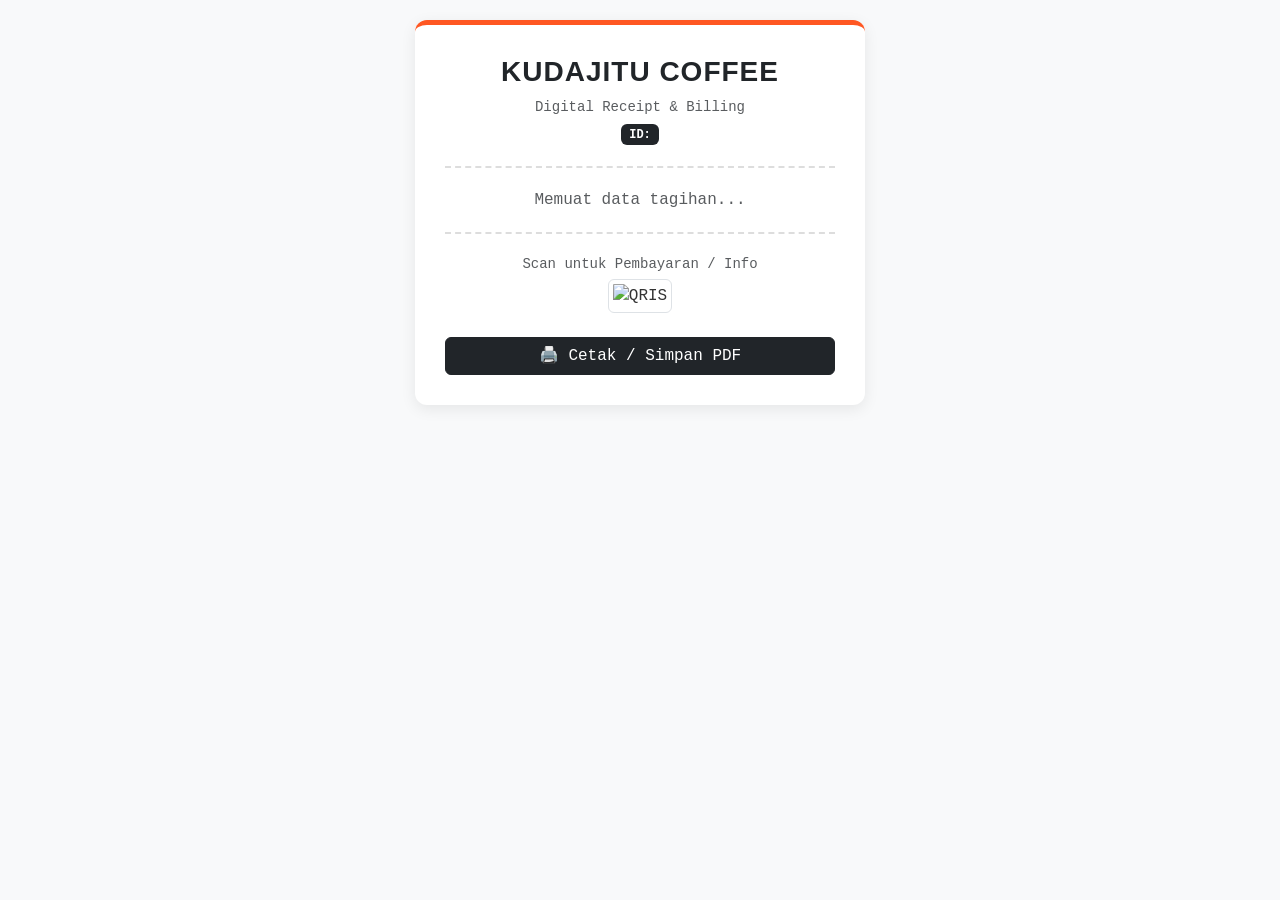
==== struk.html @ accb0824 "Create struk.html" ====
<!DOCTYPE html>
<html>
<head>
  <base target="_top">
  <meta name="viewport" content="width=device-width, initial-scale=1.0">
  <title>Invoice <?= invoiceId ?> - KUDAJITU</title>
  <link href="https://cdn.jsdelivr.net/npm/bootstrap@5.3.0/dist/css/bootstrap.min.css" rel="stylesheet">
  <style>
    body { background-color: #f8f9fa; font-family: 'Courier New', Courier, monospace; padding: 20px; color: #333; }
    .receipt-card { background: #fff; max-width: 450px; margin: 0 auto; padding: 30px; border-radius: 12px; box-shadow: 0 4px 15px rgba(0,0,0,0.08); border-top: 5px solid #ff5722; }
    .divider { border-bottom: 2px dashed #ddd; margin: 20px 0; }
    .person-box { background: #fdfdfd; border: 1px solid #eee; padding: 12px; border-radius: 8px; margin-bottom: 15px; }
    .person-name { font-weight: bold; color: #ff5722; margin-bottom: 8px; font-size: 15px; border-bottom: 1px solid #eee; padding-bottom: 4px; }
    table { width: 100%; font-size: 14px; }
    td { padding: 4px 0; }
    .right { text-align: right; }
    .brand-title { font-weight: 900; letter-spacing: 1px; color: #212529; font-family: sans-serif; }
    @media print { 
      body { background: #fff; padding: 0; } 
      .receipt-card { box-shadow: none; border: none; padding: 10px; } 
      .no-print { display: none; } 
    }
  </style>
</head>
<body>

  <div class="receipt-card">
    <div class="text-center mb-3">
      <h3 class="brand-title">KUDAJITU COFFEE</h3>
      <p class="text-muted small mb-1">Digital Receipt & Billing</p>
      <span class="badge bg-dark">ID: <?= invoiceId ?></span>
    </div>

    <div class="divider"></div>
    <div id="receipt-content">
      <p class="text-center text-muted">Memuat data tagihan...</p>
    </div>

    <div class="divider"></div>
    
    <div class="text-center my-3">
      <p class="small text-muted mb-1">Scan untuk Pembayaran / Info</p>
      <img src="https://i.postimg.cc/Gh3qPdhm/image-(1).png" alt="QRIS" class="img-thumbnail" style="width: 200px; height: 200px;">
    </div>

    <div class="no-print d-grid gap-2 mt-4">
      <button class="btn btn-dark" onclick="window.print()">🖨️ Cetak / Simpan PDF</button>
    </div>
  </div>

  <script>
    const invId = "<?= invoiceId ?>";
    google.script.run.withSuccessHandler(renderReceipt).getInvoiceData(invId);

    function renderReceipt(data) {
      if(!data || data.length === 0) {
        document.getElementById('receipt-content').innerHTML = '<p class="text-center text-danger">Invoice tidak ditemukan.</p>';
        return;
      }

      let html = `<div class="small text-muted mb-3 text-center">Waktu Transaksi: ${data[0].waktu}</div>`;
      let grandTotal = 0;

      let grouped = {};
      data.forEach(item => {
        if(!grouped[item.nama]) grouped[item.nama] = [];
        grouped[item.nama].push(item);
      });

      for(let person in grouped) {
        let personSubtotal = 0;
        html += `<div class="person-box">
                  <div class="person-name">👤 ${person}</div>
                  <table>`;
        
        grouped[person].forEach(row => {
          html += `<tr>
                    <td>${row.pesanan}</td>
                    <td class="right">KHR ៛ ${row.total.toLocaleString('id-ID')}</td>
                  </tr>`;
          personSubtotal += row.total;
        });

        html += `</table>
                 <div class="text-end fw-bold mt-2 pt-1 border-top small" style="color: #555;">
                   Subtotal ${person}: KHR ៛ ${personSubtotal.toLocaleString('id-ID')}
                 </div>
               </div>`;
        grandTotal += personSubtotal;
      }

      html += `<div class="d-flex justify-content-between align-items-center mt-3 pt-2 border-top">
                 <h5 class="fw-bold mb-0">TOTAL TAGIHAN</h5>
                 <h4 class="fw-bold text-danger mb-0">KHR ៛ ${grandTotal.toLocaleString('id-ID')}</h4>
               </div>`;

      document.getElementById('receipt-content').innerHTML = html;
    }
  </script>
</body>
</html>
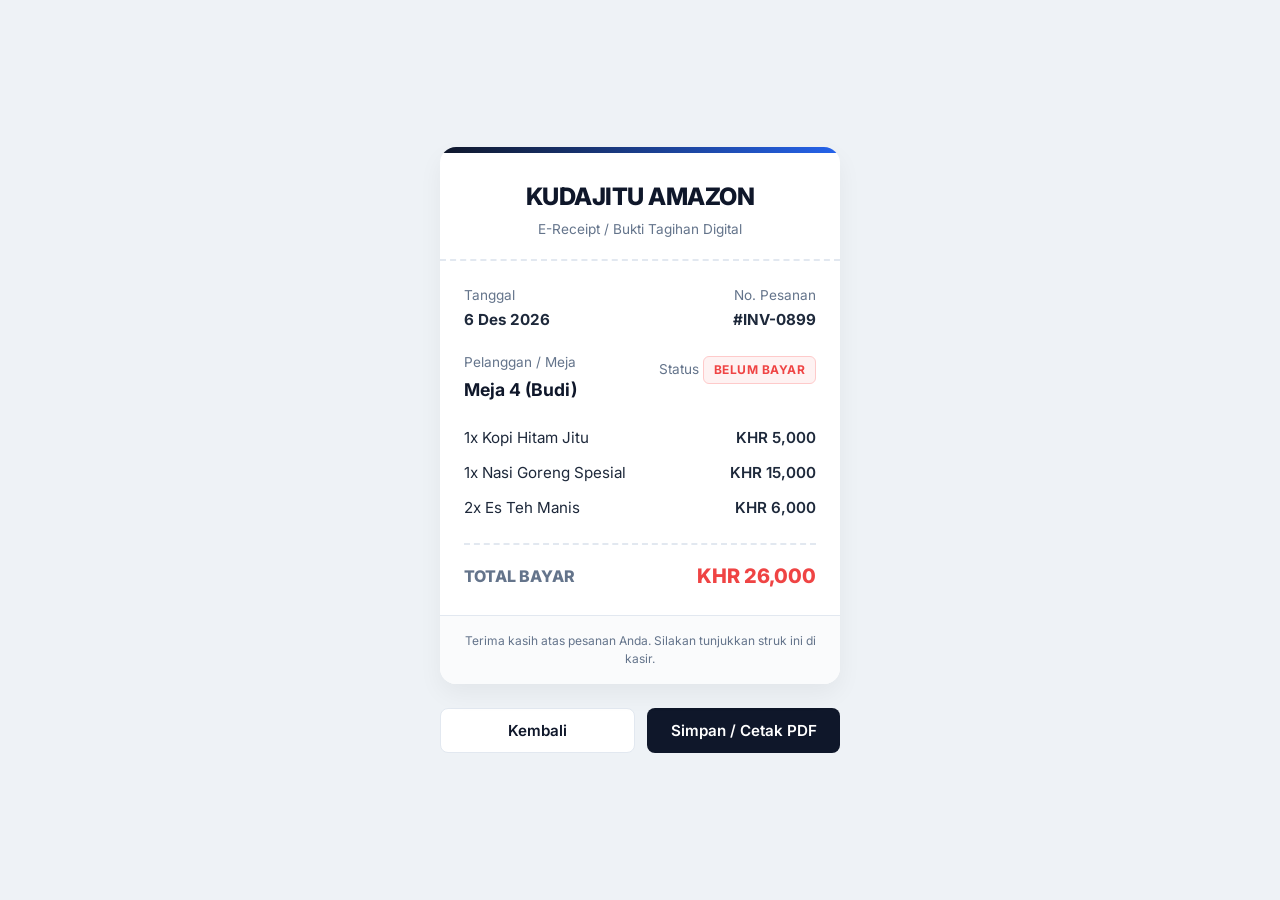
==== commit 884baf27: "Update struk.html" ====
--- a/struk.html
+++ b/struk.html
@@ -1,101 +1,233 @@
 <!DOCTYPE html>
-<html>
+<html lang="id">
 <head>
-  <base target="_top">
-  <meta name="viewport" content="width=device-width, initial-scale=1.0">
-  <title>Invoice <?= invoiceId ?> - KUDAJITU</title>
-  <link href="https://cdn.jsdelivr.net/npm/bootstrap@5.3.0/dist/css/bootstrap.min.css" rel="stylesheet">
-  <style>
-    body { background-color: #f8f9fa; font-family: 'Courier New', Courier, monospace; padding: 20px; color: #333; }
-    .receipt-card { background: #fff; max-width: 450px; margin: 0 auto; padding: 30px; border-radius: 12px; box-shadow: 0 4px 15px rgba(0,0,0,0.08); border-top: 5px solid #ff5722; }
-    .divider { border-bottom: 2px dashed #ddd; margin: 20px 0; }
-    .person-box { background: #fdfdfd; border: 1px solid #eee; padding: 12px; border-radius: 8px; margin-bottom: 15px; }
-    .person-name { font-weight: bold; color: #ff5722; margin-bottom: 8px; font-size: 15px; border-bottom: 1px solid #eee; padding-bottom: 4px; }
-    table { width: 100%; font-size: 14px; }
-    td { padding: 4px 0; }
-    .right { text-align: right; }
-    .brand-title { font-weight: 900; letter-spacing: 1px; color: #212529; font-family: sans-serif; }
-    @media print { 
-      body { background: #fff; padding: 0; } 
-      .receipt-card { box-shadow: none; border: none; padding: 10px; } 
-      .no-print { display: none; } 
-    }
-  </style>
+    <meta charset="UTF-8">
+    <meta name="viewport" content="width=device-width, initial-scale=1.0">
+    <title>Struk Pesanan - Kudajitu Amazon</title>
+    <link href="https://fonts.googleapis.com/css2?family=Inter:wght@400;500;600;700;800&display=swap" rel="stylesheet">
+    <style>
+        :root {
+            --primary: #0f172a; 
+            --accent: #2563eb;  
+            --success: #10b981;
+            --danger: #ef4444;
+            --text-main: #1e293b;
+            --text-muted: #64748b;
+            --border-color: #e2e8f0;
+            --bg-main: #eef2f6;
+            --shadow-lg: 0 10px 25px rgba(0,0,0,0.05);
+        }
+
+        * { margin: 0; padding: 0; box-sizing: border-box; font-family: 'Inter', sans-serif; }
+        
+        body { background-color: var(--bg-main); color: var(--text-main); line-height: 1.5; -webkit-font-smoothing: antialiased; }
+
+        .receipt-wrapper {
+            display: flex;
+            flex-direction: column;
+            align-items: center;
+            justify-content: center;
+            min-height: 100vh;
+            padding: 20px;
+        }
+
+        .receipt-card {
+            background: #ffffff;
+            width: 100%;
+            max-width: 400px;
+            border-radius: 16px;
+            box-shadow: var(--shadow-lg);
+            position: relative;
+            overflow: hidden;
+        }
+
+        /* Pita gradient di atas */
+        .receipt-card::before {
+            content: '';
+            position: absolute;
+            top: 0; left: 0; right: 0;
+            height: 6px;
+            background: linear-gradient(90deg, var(--primary), var(--accent));
+        }
+
+        .receipt-header {
+            text-align: center;
+            padding: 32px 24px 20px;
+            border-bottom: 2px dashed var(--border-color);
+        }
+
+        .receipt-header h1 {
+            font-size: 1.5rem;
+            font-weight: 800;
+            color: var(--primary);
+            letter-spacing: -0.5px;
+        }
+
+        .receipt-header p {
+            color: var(--text-muted);
+            font-size: 0.85rem;
+            margin-top: 4px;
+        }
+
+        .receipt-body { padding: 24px; }
+
+        .meta-info {
+            display: flex;
+            justify-content: space-between;
+            font-size: 0.85rem;
+            color: var(--text-muted);
+            margin-bottom: 20px;
+        }
+
+        .meta-info strong {
+            display: block;
+            color: var(--text-main);
+            font-size: 0.95rem;
+            margin-top: 4px;
+        }
+
+        .badge {
+            display: inline-block;
+            padding: 4px 10px;
+            border-radius: 6px;
+            font-size: 0.75rem;
+            font-weight: 700;
+            text-transform: uppercase;
+            letter-spacing: 0.5px;
+            margin-top: 4px;
+        }
+
+        .badge-unpaid { background: #fef2f2; color: var(--danger); border: 1px solid #fecaca; }
+        .badge-paid { background: #ecfdf5; color: var(--success); border: 1px solid #a7f3d0; }
+
+        .items-container { margin: 24px 0; }
+        
+        .item-row {
+            display: flex;
+            justify-content: space-between;
+            font-size: 0.95rem;
+            margin-bottom: 12px;
+        }
+
+        .item-row span:last-child { font-weight: 600; }
+
+        .total-section {
+            padding-top: 16px;
+            border-top: 2px dashed var(--border-color);
+            display: flex;
+            justify-content: space-between;
+            align-items: center;
+            font-size: 1.1rem;
+            font-weight: 800;
+        }
+
+        .total-price { color: var(--danger); font-size: 1.25rem; }
+
+        .action-area {
+            width: 100%;
+            max-width: 400px;
+            margin-top: 24px;
+            display: flex;
+            gap: 12px;
+        }
+
+        .btn {
+            flex: 1;
+            padding: 12px;
+            border: none;
+            border-radius: 8px;
+            font-size: 0.95rem;
+            font-weight: 600;
+            cursor: pointer;
+            transition: 0.2s;
+            text-align: center;
+        }
+
+        .btn-primary { background: var(--primary); color: white; }
+        .btn-primary:hover { background: #000; box-shadow: 0 4px 12px rgba(0,0,0,0.15); }
+        .btn-outline { background: white; color: var(--primary); border: 1px solid var(--border-color); }
+        .btn-outline:hover { background: #f8fafc; }
+
+        /* Pengaturan saat dicetak (Print) */
+        @media print {
+            body { background: white; }
+            .receipt-wrapper { padding: 0; min-height: auto; display: block; }
+            .receipt-card { box-shadow: none; max-width: 100%; border-radius: 0; }
+            .action-area { display: none; /* Sembunyikan tombol saat dicetak */ }
+            .receipt-card::before { display: none; }
+        }
+    </style>
 </head>
 <body>
 
-  <div class="receipt-card">
-    <div class="text-center mb-3">
-      <h3 class="brand-title">KUDAJITU COFFEE</h3>
-      <p class="text-muted small mb-1">Digital Receipt & Billing</p>
-      <span class="badge bg-dark">ID: <?= invoiceId ?></span>
+    <div class="receipt-wrapper">
+        <!-- Area Struk yang akan dicetak/disimpan -->
+        <div class="receipt-card" id="printable-receipt">
+            <div class="receipt-header">
+                <h1>KUDAJITU AMAZON</h1>
+                <p>E-Receipt / Bukti Tagihan Digital</p>
+            </div>
+
+            <div class="receipt-body">
+                <div class="meta-info">
+                    <div>
+                        Tanggal
+                        <strong id="tanggal-struk">19 Agu 2026</strong>
+                    </div>
+                    <div style="text-align: right;">
+                        No. Pesanan
+                        <strong>#INV-0899</strong>
+                    </div>
+                </div>
+
+                <div class="meta-info">
+                    <div>
+                        Pelanggan / Meja
+                        <strong style="font-size: 1.1rem; color: var(--primary);">Meja 4 (Budi)</strong>
+                    </div>
+                    <div style="text-align: right;">
+                        Status
+                        <div class="badge badge-unpaid">Belum Bayar</div>
+                    </div>
+                </div>
+
+                <div class="items-container">
+                    <div class="item-row">
+                        <span>1x Kopi Hitam Jitu</span>
+                        <span>KHR 5,000</span>
+                    </div>
+                    <div class="item-row">
+                        <span>1x Nasi Goreng Spesial</span>
+                        <span>KHR 15,000</span>
+                    </div>
+                    <div class="item-row">
+                        <span>2x Es Teh Manis</span>
+                        <span>KHR 6,000</span>
+                    </div>
+                </div>
+
+                <div class="total-section">
+                    <span style="color: var(--text-muted); font-size: 1rem;">TOTAL BAYAR</span>
+                    <span class="total-price">KHR 26,000</span>
+                </div>
+            </div>
+            
+            <div style="padding: 16px; text-align: center; background: #fafbfc; border-top: 1px solid var(--border-color);">
+                <p style="font-size: 0.75rem; color: var(--text-muted);">Terima kasih atas pesanan Anda. Silakan tunjukkan struk ini di kasir.</p>
+            </div>
+        </div>
+
+        <!-- Tombol Aksi (Tidak akan ikut tercetak) -->
+        <div class="action-area">
+            <button class="btn btn-outline" onclick="window.history.back()">Kembali</button>
+            <button class="btn btn-primary" onclick="window.print()">Simpan / Cetak PDF</button>
+        </div>
     </div>
 
-    <div class="divider"></div>
-    <div id="receipt-content">
-      <p class="text-center text-muted">Memuat data tagihan...</p>
-    </div>
-
-    <div class="divider"></div>
-    
-    <div class="text-center my-3">
-      <p class="small text-muted mb-1">Scan untuk Pembayaran / Info</p>
-      <img src="https://i.postimg.cc/Gh3qPdhm/image-(1).png" alt="QRIS" class="img-thumbnail" style="width: 200px; height: 200px;">
-    </div>
-
-    <div class="no-print d-grid gap-2 mt-4">
-      <button class="btn btn-dark" onclick="window.print()">🖨️ Cetak / Simpan PDF</button>
-    </div>
-  </div>
-
-  <script>
-    const invId = "<?= invoiceId ?>";
-    google.script.run.withSuccessHandler(renderReceipt).getInvoiceData(invId);
-
-    function renderReceipt(data) {
-      if(!data || data.length === 0) {
-        document.getElementById('receipt-content').innerHTML = '<p class="text-center text-danger">Invoice tidak ditemukan.</p>';
-        return;
-      }
-
-      let html = `<div class="small text-muted mb-3 text-center">Waktu Transaksi: ${data[0].waktu}</div>`;
-      let grandTotal = 0;
-
-      let grouped = {};
-      data.forEach(item => {
-        if(!grouped[item.nama]) grouped[item.nama] = [];
-        grouped[item.nama].push(item);
-      });
-
-      for(let person in grouped) {
-        let personSubtotal = 0;
-        html += `<div class="person-box">
-                  <div class="person-name">👤 ${person}</div>
-                  <table>`;
-        
-        grouped[person].forEach(row => {
-          html += `<tr>
-                    <td>${row.pesanan}</td>
-                    <td class="right">KHR ៛ ${row.total.toLocaleString('id-ID')}</td>
-                  </tr>`;
-          personSubtotal += row.total;
-        });
-
-        html += `</table>
-                 <div class="text-end fw-bold mt-2 pt-1 border-top small" style="color: #555;">
-                   Subtotal ${person}: KHR ៛ ${personSubtotal.toLocaleString('id-ID')}
-                 </div>
-               </div>`;
-        grandTotal += personSubtotal;
-      }
-
-      html += `<div class="d-flex justify-content-between align-items-center mt-3 pt-2 border-top">
-                 <h5 class="fw-bold mb-0">TOTAL TAGIHAN</h5>
-                 <h4 class="fw-bold text-danger mb-0">KHR ៛ ${grandTotal.toLocaleString('id-ID')}</h4>
-               </div>`;
-
-      document.getElementById('receipt-content').innerHTML = html;
-    }
-  </script>
+    <!-- Script sederhana untuk mengisi tanggal hari ini secara otomatis -->
+    <script>
+        const dateOptions = { day: 'numeric', month: 'short', year: 'numeric' };
+        document.getElementById('tanggal-struk').innerText = new Date().toLocaleDateString('id-ID', dateOptions);
+    </script>
 </body>
 </html>
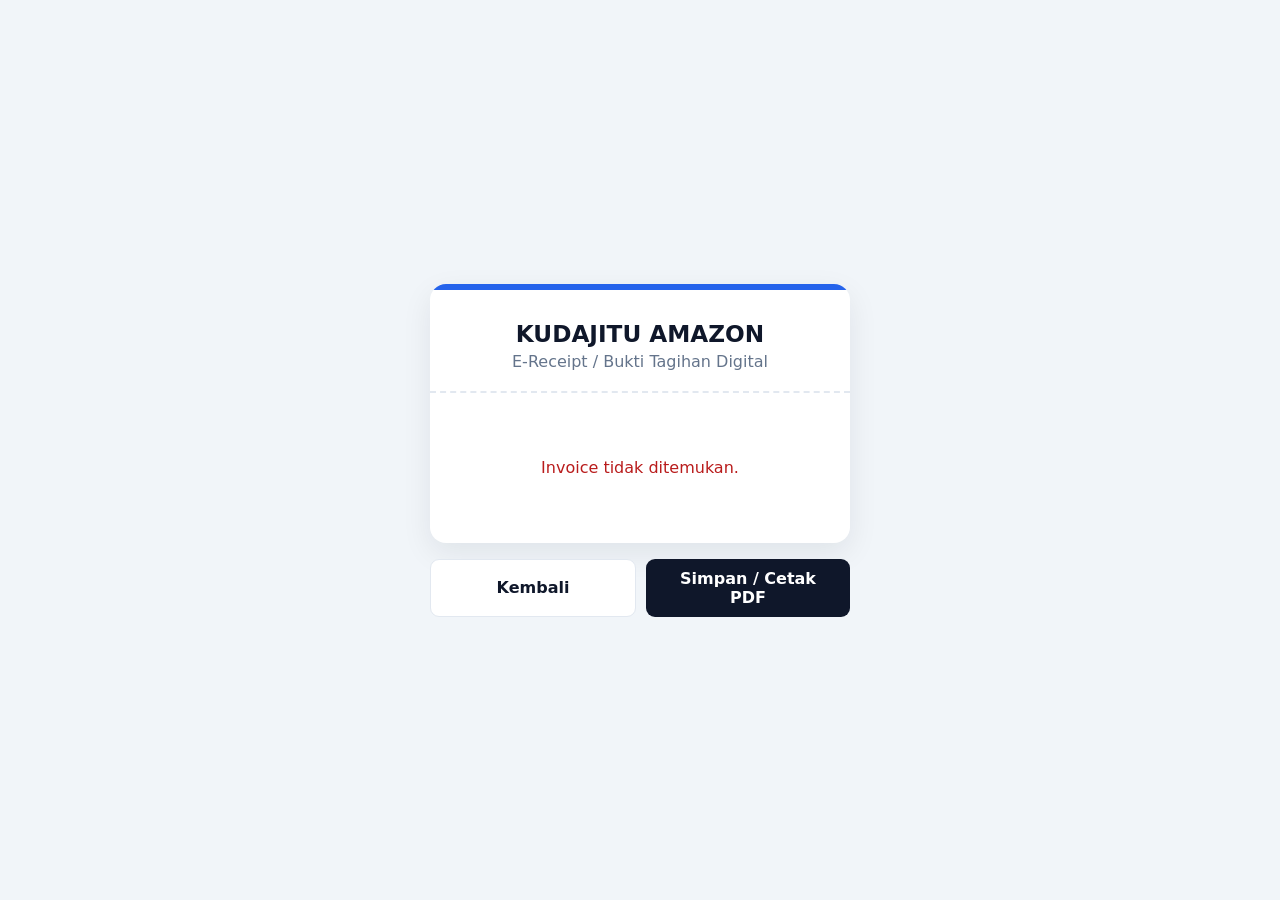
==== commit 8867b2a6: "Connect receipt page to Google Apps Script API" ====
--- a/struk.html
+++ b/struk.html
@@ -1,233 +1 @@
-<!DOCTYPE html>
-<html lang="id">
-<head>
-    <meta charset="UTF-8">
-    <meta name="viewport" content="width=device-width, initial-scale=1.0">
-    <title>Struk Pesanan - Kudajitu Amazon</title>
-    <link href="https://fonts.googleapis.com/css2?family=Inter:wght@400;500;600;700;800&display=swap" rel="stylesheet">
-    <style>
-        :root {
-            --primary: #0f172a; 
-            --accent: #2563eb;  
-            --success: #10b981;
-            --danger: #ef4444;
-            --text-main: #1e293b;
-            --text-muted: #64748b;
-            --border-color: #e2e8f0;
-            --bg-main: #eef2f6;
-            --shadow-lg: 0 10px 25px rgba(0,0,0,0.05);
-        }
-
-        * { margin: 0; padding: 0; box-sizing: border-box; font-family: 'Inter', sans-serif; }
-        
-        body { background-color: var(--bg-main); color: var(--text-main); line-height: 1.5; -webkit-font-smoothing: antialiased; }
-
-        .receipt-wrapper {
-            display: flex;
-            flex-direction: column;
-            align-items: center;
-            justify-content: center;
-            min-height: 100vh;
-            padding: 20px;
-        }
-
-        .receipt-card {
-            background: #ffffff;
-            width: 100%;
-            max-width: 400px;
-            border-radius: 16px;
-            box-shadow: var(--shadow-lg);
-            position: relative;
-            overflow: hidden;
-        }
-
-        /* Pita gradient di atas */
-        .receipt-card::before {
-            content: '';
-            position: absolute;
-            top: 0; left: 0; right: 0;
-            height: 6px;
-            background: linear-gradient(90deg, var(--primary), var(--accent));
-        }
-
-        .receipt-header {
-            text-align: center;
-            padding: 32px 24px 20px;
-            border-bottom: 2px dashed var(--border-color);
-        }
-
-        .receipt-header h1 {
-            font-size: 1.5rem;
-            font-weight: 800;
-            color: var(--primary);
-            letter-spacing: -0.5px;
-        }
-
-        .receipt-header p {
-            color: var(--text-muted);
-            font-size: 0.85rem;
-            margin-top: 4px;
-        }
-
-        .receipt-body { padding: 24px; }
-
-        .meta-info {
-            display: flex;
-            justify-content: space-between;
-            font-size: 0.85rem;
-            color: var(--text-muted);
-            margin-bottom: 20px;
-        }
-
-        .meta-info strong {
-            display: block;
-            color: var(--text-main);
-            font-size: 0.95rem;
-            margin-top: 4px;
-        }
-
-        .badge {
-            display: inline-block;
-            padding: 4px 10px;
-            border-radius: 6px;
-            font-size: 0.75rem;
-            font-weight: 700;
-            text-transform: uppercase;
-            letter-spacing: 0.5px;
-            margin-top: 4px;
-        }
-
-        .badge-unpaid { background: #fef2f2; color: var(--danger); border: 1px solid #fecaca; }
-        .badge-paid { background: #ecfdf5; color: var(--success); border: 1px solid #a7f3d0; }
-
-        .items-container { margin: 24px 0; }
-        
-        .item-row {
-            display: flex;
-            justify-content: space-between;
-            font-size: 0.95rem;
-            margin-bottom: 12px;
-        }
-
-        .item-row span:last-child { font-weight: 600; }
-
-        .total-section {
-            padding-top: 16px;
-            border-top: 2px dashed var(--border-color);
-            display: flex;
-            justify-content: space-between;
-            align-items: center;
-            font-size: 1.1rem;
-            font-weight: 800;
-        }
-
-        .total-price { color: var(--danger); font-size: 1.25rem; }
-
-        .action-area {
-            width: 100%;
-            max-width: 400px;
-            margin-top: 24px;
-            display: flex;
-            gap: 12px;
-        }
-
-        .btn {
-            flex: 1;
-            padding: 12px;
-            border: none;
-            border-radius: 8px;
-            font-size: 0.95rem;
-            font-weight: 600;
-            cursor: pointer;
-            transition: 0.2s;
-            text-align: center;
-        }
-
-        .btn-primary { background: var(--primary); color: white; }
-        .btn-primary:hover { background: #000; box-shadow: 0 4px 12px rgba(0,0,0,0.15); }
-        .btn-outline { background: white; color: var(--primary); border: 1px solid var(--border-color); }
-        .btn-outline:hover { background: #f8fafc; }
-
-        /* Pengaturan saat dicetak (Print) */
-        @media print {
-            body { background: white; }
-            .receipt-wrapper { padding: 0; min-height: auto; display: block; }
-            .receipt-card { box-shadow: none; max-width: 100%; border-radius: 0; }
-            .action-area { display: none; /* Sembunyikan tombol saat dicetak */ }
-            .receipt-card::before { display: none; }
-        }
-    </style>
-</head>
-<body>
-
-    <div class="receipt-wrapper">
-        <!-- Area Struk yang akan dicetak/disimpan -->
-        <div class="receipt-card" id="printable-receipt">
-            <div class="receipt-header">
-                <h1>KUDAJITU AMAZON</h1>
-                <p>E-Receipt / Bukti Tagihan Digital</p>
-            </div>
-
-            <div class="receipt-body">
-                <div class="meta-info">
-                    <div>
-                        Tanggal
-                        <strong id="tanggal-struk">19 Agu 2026</strong>
-                    </div>
-                    <div style="text-align: right;">
-                        No. Pesanan
-                        <strong>#INV-0899</strong>
-                    </div>
-                </div>
-
-                <div class="meta-info">
-                    <div>
-                        Pelanggan / Meja
-                        <strong style="font-size: 1.1rem; color: var(--primary);">Meja 4 (Budi)</strong>
-                    </div>
-                    <div style="text-align: right;">
-                        Status
-                        <div class="badge badge-unpaid">Belum Bayar</div>
-                    </div>
-                </div>
-
-                <div class="items-container">
-                    <div class="item-row">
-                        <span>1x Kopi Hitam Jitu</span>
-                        <span>KHR 5,000</span>
-                    </div>
-                    <div class="item-row">
-                        <span>1x Nasi Goreng Spesial</span>
-                        <span>KHR 15,000</span>
-                    </div>
-                    <div class="item-row">
-                        <span>2x Es Teh Manis</span>
-                        <span>KHR 6,000</span>
-                    </div>
-                </div>
-
-                <div class="total-section">
-                    <span style="color: var(--text-muted); font-size: 1rem;">TOTAL BAYAR</span>
-                    <span class="total-price">KHR 26,000</span>
-                </div>
-            </div>
-            
-            <div style="padding: 16px; text-align: center; background: #fafbfc; border-top: 1px solid var(--border-color);">
-                <p style="font-size: 0.75rem; color: var(--text-muted);">Terima kasih atas pesanan Anda. Silakan tunjukkan struk ini di kasir.</p>
-            </div>
-        </div>
-
-        <!-- Tombol Aksi (Tidak akan ikut tercetak) -->
-        <div class="action-area">
-            <button class="btn btn-outline" onclick="window.history.back()">Kembali</button>
-            <button class="btn btn-primary" onclick="window.print()">Simpan / Cetak PDF</button>
-        </div>
-    </div>
-
-    <!-- Script sederhana untuk mengisi tanggal hari ini secara otomatis -->
-    <script>
-        const dateOptions = { day: 'numeric', month: 'short', year: 'numeric' };
-        document.getElementById('tanggal-struk').innerText = new Date().toLocaleDateString('id-ID', dateOptions);
-    </script>
-</body>
-</html>
+<!DOCTYPE html><html lang="id"><head><meta charset="UTF-8"><meta name="viewport" content="width=device-width, initial-scale=1.0"><title>Struk Pesanan - KUDAJITU AMAZON</title><link rel="stylesheet" href="style.css"><link rel="stylesheet" href="https://cdnjs.cloudflare.com/ajax/libs/font-awesome/6.0.0/css/all.min.css"><style>.action-area{width:100%;max-width:420px;display:flex;gap:10px;margin-top:16px}.action-area .btn{flex:1}@media print{.action-area{display:none!important}body{background:#fff!important}.receipt-card{box-shadow:none!important}}</style></head><body><div class="receipt-container"><div class="receipt-card"><div class="receipt-header"><h1>KUDAJITU AMAZON</h1><p>E-Receipt / Bukti Tagihan Digital</p></div><div id="receipt-content" class="empty-state"><i class="fas fa-circle-notch fa-spin"></i><p>Memuat invoice...</p></div></div><div class="action-area"><button class="btn btn-outline" onclick="history.back()">Kembali</button><button class="btn btn-primary" onclick="window.print()">Simpan / Cetak PDF</button></div></div><script>const API_URL='PASTE_GOOGLE_APPS_SCRIPT_WEB_APP_URL_HERE';function esc(v){return String(v??'').replace(/[&<>"']/g,c=>({'&':'&amp;','<':'&lt;','>':'&gt;','"':'&quot;',"'":'&#039;'}[c]));}function money(v){return Number(v||0).toLocaleString('en-US');}async function load(){const id=new URLSearchParams(location.search).get('id'),box=document.getElementById('receipt-content');if(!id)return box.innerHTML='<div class="error-state">Invoice tidak ditemukan.</div>';try{const u=new URL(API_URL);u.searchParams.set('action','getInvoice');u.searchParams.set('id',id);const r=await fetch(u);const j=await r.json();if(!j.ok)throw new Error(j.error);if(!j.data.length)throw new Error('Invoice tidak ditemukan.');let total=0;const items=j.data.map(x=>{total+=Number(x.total)||0;return '<div class="item-row"><span>'+esc(x.pesanan)+'</span><strong>KHR '+money(x.total)+'</strong></div>';}).join('');box.outerHTML='<div class="receipt-body"><div class="receipt-info"><div>Tanggal<strong>'+esc(j.data[0].waktu)+'</strong></div><div class="text-right">No. Pesanan<strong>#'+esc(id)+'</strong></div></div><div class="receipt-info"><div>Pelanggan / Meja<strong class="customer-name">'+esc(j.data[0].nama)+'</strong></div><div class="text-right">Status<div class="badge '+(j.data[0].status==='Sudah Bayar'?'badge-paid':'badge-unpaid')+'">'+esc(j.data[0].status)+'</div></div></div><div class="items-container">'+items+'</div><div class="receipt-total"><span>TOTAL BAYAR</span><strong>KHR '+money(total)+'</strong></div></div>';}catch(e){box.innerHTML='<div class="error-state"><i class="fas fa-triangle-exclamation"></i><p>'+esc(e.message)+'</p></div>';}}load();</script></body></html>
--- a/style.css
+++ b/style.css
@@ -0,0 +1,87 @@
+* { box-sizing: border-box; }
+:root { --primary:#0f172a; --accent:#2563eb; --success:#10b981; --danger:#ef4444; --warning:#f59e0b; --text-main:#1e293b; --text-muted:#64748b; --border:#e2e8f0; --bg:#f1f5f9; }
+body { margin:0; background:var(--bg); color:var(--text-main); font-family:Inter,system-ui,-apple-system,BlinkMacSystemFont,"Segoe UI",sans-serif; }
+button,input,select { font:inherit; }
+.hidden { display:none !important; }
+.test-nav { background:#020617; padding:10px; text-align:center; }
+.app-header { background:#fff; border-bottom:1px solid var(--border); min-height:70px; padding:0 28px; display:flex; align-items:center; justify-content:space-between; }
+.brand { font-size:1.25rem; font-weight:900; letter-spacing:.5px; color:var(--primary); }
+.brand span { color:var(--accent); }
+.header-right { display:flex; align-items:center; gap:14px; }
+.kasir-label { color:var(--text-muted); font-weight:600; }
+.status-pill { border-radius:999px; padding:6px 10px; font-size:.78rem; font-weight:800; }
+.status-loading { background:#f1f5f9; color:#64748b; }
+.status-ok { background:#ecfdf5; color:#047857; }
+.status-error { background:#fef2f2; color:#b91c1c; }
+.app-nav { display:flex; gap:6px; padding:10px 28px; background:#fff; border-bottom:1px solid var(--border); }
+.nav-tab { border:0; background:transparent; padding:10px 14px; color:var(--text-muted); font-weight:700; border-radius:9px; cursor:pointer; }
+.nav-tab:hover,.nav-tab.active { background:#eff6ff; color:var(--accent); }
+.container { max-width:1400px; margin:0 auto; padding:24px; }
+.pos-layout { display:grid; grid-template-columns:minmax(0,1.7fr) minmax(320px,.9fr); gap:24px; align-items:start; }
+.panel-stack { display:grid; gap:20px; }
+.panel { background:#fff; border:1px solid var(--border); border-radius:14px; box-shadow:0 7px 24px rgba(15,23,42,.04); overflow:hidden; }
+.panel-header { padding:18px 20px; border-bottom:1px solid var(--border); display:flex; justify-content:space-between; align-items:center; font-weight:800; }
+.form-grid,.add-menu-grid { padding:20px; display:grid; grid-template-columns:1fr 1fr; gap:16px; }
+.add-menu-grid { grid-template-columns:1.4fr 1fr auto; }
+.form-group { display:flex; flex-direction:column; gap:7px; }
+.form-label { font-size:.85rem; color:var(--text-muted); font-weight:700; }
+.form-control { width:100%; border:1px solid var(--border); border-radius:9px; padding:11px 12px; outline:none; background:#fff; }
+.form-control:focus { border-color:#93c5fd; box-shadow:0 0 0 3px #dbeafe; }
+.menu-grid { padding:18px; display:grid; grid-template-columns:repeat(2,minmax(0,1fr)); gap:12px; }
+.menu-item { text-align:left; border:1px solid var(--border); border-left:4px solid var(--accent); background:#fff; border-radius:10px; padding:15px; cursor:pointer; transition:.18s; display:flex; justify-content:space-between; gap:12px; align-items:center; }
+.menu-item:hover { transform:translateY(-1px); box-shadow:0 6px 14px rgba(15,23,42,.08); }
+.menu-item-name { font-weight:800; }
+.menu-item-price { color:var(--accent); font-weight:800; white-space:nowrap; }
+.order-panel { position:sticky; top:20px; }
+.cart-items { min-height:220px; max-height:500px; overflow:auto; padding:10px 20px; }
+.cart-row { display:flex; justify-content:space-between; gap:15px; padding:14px 0; border-bottom:1px solid #f1f5f9; }
+.cart-row small { display:block; color:var(--text-muted); margin-top:4px; }
+.cart-right { text-align:right; font-weight:800; }
+.cart-right > span { display:block; margin-bottom:6px; }
+.cart-right button { border:1px solid var(--border); background:#fff; width:28px; height:28px; cursor:pointer; }
+.receipt-total { border-top:1px solid var(--border); padding:18px 20px; display:flex; justify-content:space-between; align-items:center; font-size:1rem; }
+.receipt-total strong { color:var(--danger); font-size:1.25rem; }
+.action-stack { padding:0 20px 20px; display:grid; gap:10px; }
+.btn { border:0; border-radius:9px; padding:10px 14px; cursor:pointer; font-weight:800; text-decoration:none; display:inline-flex; align-items:center; justify-content:center; gap:7px; }
+.btn:disabled { opacity:.6; cursor:not-allowed; }
+.btn-block { width:100%; }
+.btn-primary { background:var(--primary); color:#fff; }
+.btn-primary:hover { background:#020617; }
+.btn-success { background:var(--success); color:#fff; }
+.btn-danger { background:var(--danger); color:#fff; }
+.btn-warning { background:var(--warning); color:#fff; }
+.btn-light { background:#fff; color:var(--primary); }
+.btn-outline { background:#fff; color:var(--primary); border:1px solid var(--border); }
+.btn-sm { padding:7px 10px; font-size:.8rem; }
+.link-area { margin:0 20px 20px; padding:14px; border:1px solid #a7f3d0; background:#ecfdf5; border-radius:10px; }
+.success-title { font-weight:900; color:#047857; margin-bottom:10px; }
+.link-actions { display:flex; flex-wrap:wrap; gap:7px; margin-top:8px; }
+.link-actions .btn { flex:1; }
+.tab-view { display:block; }
+.table-wrap { overflow:auto; }
+.data-table { width:100%; border-collapse:collapse; min-width:900px; }
+.data-table th,.data-table td { padding:13px 14px; border-bottom:1px solid var(--border); text-align:left; vertical-align:middle; }
+.data-table th { background:#0f172a; color:#fff; font-size:.82rem; }
+.invoice-badge { background:#e2e8f0; padding:4px 8px; border-radius:7px; font-size:.78rem; font-weight:800; }
+.badge { display:inline-block; padding:5px 9px; border-radius:7px; font-size:.74rem; font-weight:900; }
+.badge-paid { background:#ecfdf5; color:#047857; border:1px solid #a7f3d0; }
+.badge-unpaid { background:#fef2f2; color:#b91c1c; border:1px solid #fecaca; }
+.empty-state { min-height:150px; padding:30px; display:flex; align-items:center; justify-content:center; flex-direction:column; color:var(--text-muted); text-align:center; gap:8px; }
+.empty-state i { font-size:1.5rem; }
+.empty-cell { text-align:center !important; color:var(--text-muted); padding:35px !important; }
+.error-state { color:#b91c1c; padding:30px; text-align:center; }
+.error-text { color:#b91c1c; }
+.receipt-container { min-height:100vh; display:flex; flex-direction:column; align-items:center; justify-content:center; padding:20px; background:var(--bg); }
+.receipt-card { background:#fff; width:100%; max-width:420px; border-radius:16px; box-shadow:0 10px 30px rgba(15,23,42,.08); overflow:hidden; }
+.receipt-header { text-align:center; padding:30px 24px 20px; border-top:6px solid var(--accent); border-bottom:2px dashed var(--border); }
+.receipt-header h1 { margin:0; font-size:1.45rem; color:var(--primary); }
+.receipt-header p { margin:5px 0 0; color:var(--text-muted); }
+.receipt-body { padding:24px; }
+.receipt-info { display:flex; justify-content:space-between; gap:15px; color:var(--text-muted); font-size:.83rem; margin-bottom:18px; }
+.receipt-info strong { display:block; color:var(--text-main); margin-top:4px; }
+.customer-name { color:var(--accent) !important; font-size:1rem; }
+.text-right { text-align:right; }
+.items-container { margin:24px 0; }
+.item-row { display:flex; justify-content:space-between; gap:15px; margin-bottom:13px; }
+@media (max-width:900px) { .pos-layout { grid-template-columns:1fr; } .order-panel { position:static; } .header-right { flex-wrap:wrap; justify-content:flex-end; } }
+@media (max-width:640px) { .container { padding:14px; } .app-header { padding:0 14px; } .app-nav { padding:8px 14px; overflow:auto; } .form-grid,.add-menu-grid,.menu-grid { grid-template-columns:1fr; } .brand { font-size:1rem; } .kasir-label { display:none; } }
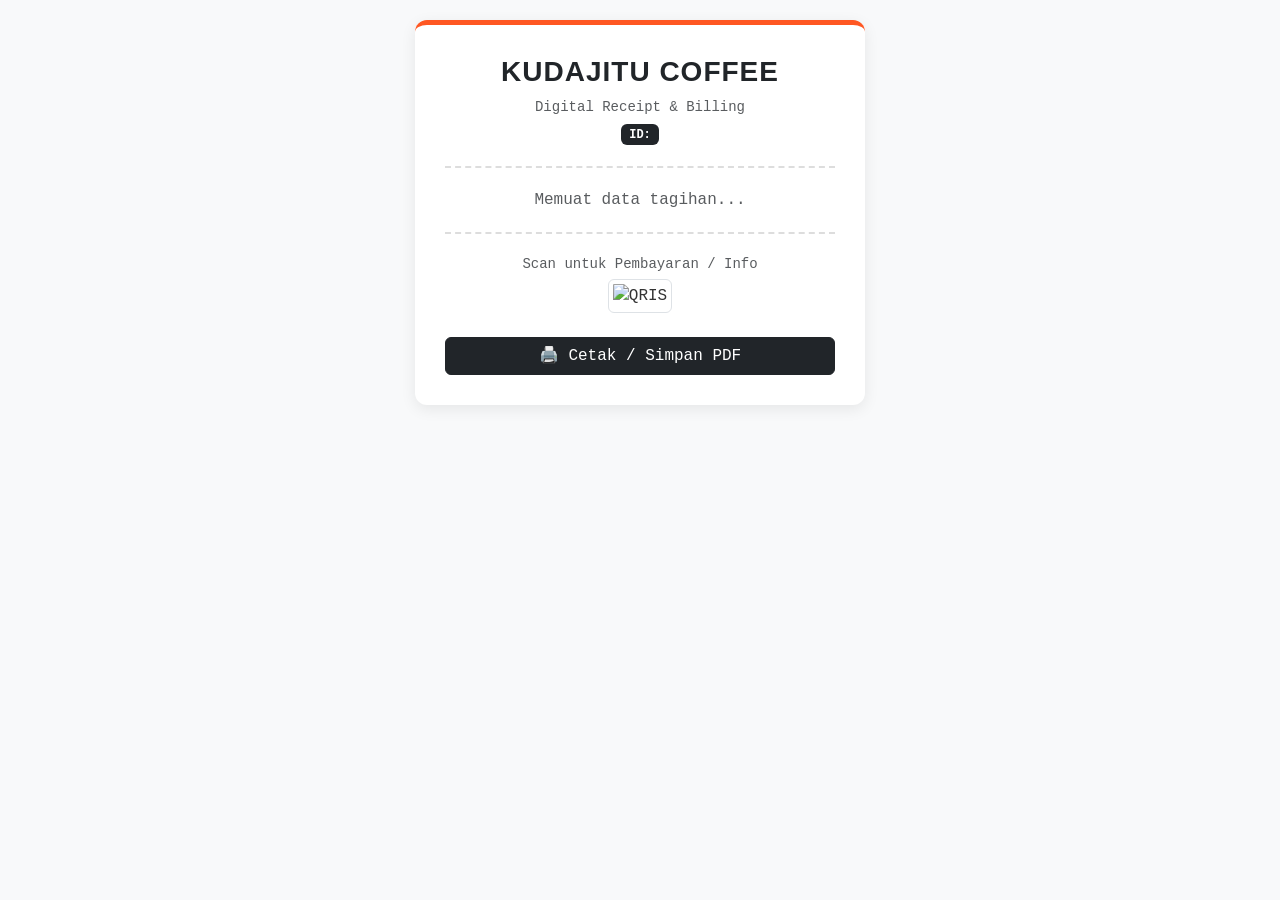
==== commit 740d811a: "Update struk.html" ====
--- a/struk.html
+++ b/struk.html
@@ -1 +1,101 @@
-<!DOCTYPE html><html lang="id"><head><meta charset="UTF-8"><meta name="viewport" content="width=device-width, initial-scale=1.0"><title>Struk Pesanan - KUDAJITU AMAZON</title><link rel="stylesheet" href="style.css"><link rel="stylesheet" href="https://cdnjs.cloudflare.com/ajax/libs/font-awesome/6.0.0/css/all.min.css"><style>.action-area{width:100%;max-width:420px;display:flex;gap:10px;margin-top:16px}.action-area .btn{flex:1}@media print{.action-area{display:none!important}body{background:#fff!important}.receipt-card{box-shadow:none!important}}</style></head><body><div class="receipt-container"><div class="receipt-card"><div class="receipt-header"><h1>KUDAJITU AMAZON</h1><p>E-Receipt / Bukti Tagihan Digital</p></div><div id="receipt-content" class="empty-state"><i class="fas fa-circle-notch fa-spin"></i><p>Memuat invoice...</p></div></div><div class="action-area"><button class="btn btn-outline" onclick="history.back()">Kembali</button><button class="btn btn-primary" onclick="window.print()">Simpan / Cetak PDF</button></div></div><script>const API_URL='PASTE_GOOGLE_APPS_SCRIPT_WEB_APP_URL_HERE';function esc(v){return String(v??'').replace(/[&<>"']/g,c=>({'&':'&amp;','<':'&lt;','>':'&gt;','"':'&quot;',"'":'&#039;'}[c]));}function money(v){return Number(v||0).toLocaleString('en-US');}async function load(){const id=new URLSearchParams(location.search).get('id'),box=document.getElementById('receipt-content');if(!id)return box.innerHTML='<div class="error-state">Invoice tidak ditemukan.</div>';try{const u=new URL(API_URL);u.searchParams.set('action','getInvoice');u.searchParams.set('id',id);const r=await fetch(u);const j=await r.json();if(!j.ok)throw new Error(j.error);if(!j.data.length)throw new Error('Invoice tidak ditemukan.');let total=0;const items=j.data.map(x=>{total+=Number(x.total)||0;return '<div class="item-row"><span>'+esc(x.pesanan)+'</span><strong>KHR '+money(x.total)+'</strong></div>';}).join('');box.outerHTML='<div class="receipt-body"><div class="receipt-info"><div>Tanggal<strong>'+esc(j.data[0].waktu)+'</strong></div><div class="text-right">No. Pesanan<strong>#'+esc(id)+'</strong></div></div><div class="receipt-info"><div>Pelanggan / Meja<strong class="customer-name">'+esc(j.data[0].nama)+'</strong></div><div class="text-right">Status<div class="badge '+(j.data[0].status==='Sudah Bayar'?'badge-paid':'badge-unpaid')+'">'+esc(j.data[0].status)+'</div></div></div><div class="items-container">'+items+'</div><div class="receipt-total"><span>TOTAL BAYAR</span><strong>KHR '+money(total)+'</strong></div></div>';}catch(e){box.innerHTML='<div class="error-state"><i class="fas fa-triangle-exclamation"></i><p>'+esc(e.message)+'</p></div>';}}load();</script></body></html>+<!DOCTYPE html>
+<html>
+<head>
+  <base target="_top">
+  <meta name="viewport" content="width=device-width, initial-scale=1.0">
+  <title>Invoice <?= invoiceId ?> - KUDAJITU</title>
+  <link href="https://cdn.jsdelivr.net/npm/bootstrap@5.3.0/dist/css/bootstrap.min.css" rel="stylesheet">
+  <style>
+    body { background-color: #f8f9fa; font-family: 'Courier New', Courier, monospace; padding: 20px; color: #333; }
+    .receipt-card { background: #fff; max-width: 450px; margin: 0 auto; padding: 30px; border-radius: 12px; box-shadow: 0 4px 15px rgba(0,0,0,0.08); border-top: 5px solid #ff5722; }
+    .divider { border-bottom: 2px dashed #ddd; margin: 20px 0; }
+    .person-box { background: #fdfdfd; border: 1px solid #eee; padding: 12px; border-radius: 8px; margin-bottom: 15px; }
+    .person-name { font-weight: bold; color: #ff5722; margin-bottom: 8px; font-size: 15px; border-bottom: 1px solid #eee; padding-bottom: 4px; }
+    table { width: 100%; font-size: 14px; }
+    td { padding: 4px 0; }
+    .right { text-align: right; }
+    .brand-title { font-weight: 900; letter-spacing: 1px; color: #212529; font-family: sans-serif; }
+    @media print { 
+      body { background: #fff; padding: 0; } 
+      .receipt-card { box-shadow: none; border: none; padding: 10px; } 
+      .no-print { display: none; } 
+    }
+  </style>
+</head>
+<body>
+
+  <div class="receipt-card">
+    <div class="text-center mb-3">
+      <h3 class="brand-title">KUDAJITU COFFEE</h3>
+      <p class="text-muted small mb-1">Digital Receipt & Billing</p>
+      <span class="badge bg-dark">ID: <?= invoiceId ?></span>
+    </div>
+
+    <div class="divider"></div>
+    <div id="receipt-content">
+      <p class="text-center text-muted">Memuat data tagihan...</p>
+    </div>
+
+    <div class="divider"></div>
+    
+    <div class="text-center my-3">
+      <p class="small text-muted mb-1">Scan untuk Pembayaran / Info</p>
+      <img src="https://i.postimg.cc/Gh3qPdhm/image-(1).png" alt="QRIS" class="img-thumbnail" style="width: 200px; height: 200px;">
+    </div>
+
+    <div class="no-print d-grid gap-2 mt-4">
+      <button class="btn btn-dark" onclick="window.print()">🖨️ Cetak / Simpan PDF</button>
+    </div>
+  </div>
+
+  <script>
+    const invId = "<?= invoiceId ?>";
+    google.script.run.withSuccessHandler(renderReceipt).getInvoiceData(invId);
+
+    function renderReceipt(data) {
+      if(!data || data.length === 0) {
+        document.getElementById('receipt-content').innerHTML = '<p class="text-center text-danger">Invoice tidak ditemukan.</p>';
+        return;
+      }
+
+      let html = `<div class="small text-muted mb-3 text-center">Waktu Transaksi: ${data[0].waktu}</div>`;
+      let grandTotal = 0;
+
+      let grouped = {};
+      data.forEach(item => {
+        if(!grouped[item.nama]) grouped[item.nama] = [];
+        grouped[item.nama].push(item);
+      });
+
+      for(let person in grouped) {
+        let personSubtotal = 0;
+        html += `<div class="person-box">
+                  <div class="person-name">👤 ${person}</div>
+                  <table>`;
+        
+        grouped[person].forEach(row => {
+          html += `<tr>
+                    <td>${row.pesanan}</td>
+                    <td class="right">KHR ៛ ${row.total.toLocaleString('id-ID')}</td>
+                  </tr>`;
+          personSubtotal += row.total;
+        });
+
+        html += `</table>
+                 <div class="text-end fw-bold mt-2 pt-1 border-top small" style="color: #555;">
+                   Subtotal ${person}: KHR ៛ ${personSubtotal.toLocaleString('id-ID')}
+                 </div>
+               </div>`;
+        grandTotal += personSubtotal;
+      }
+
+      html += `<div class="d-flex justify-content-between align-items-center mt-3 pt-2 border-top">
+                 <h5 class="fw-bold mb-0">TOTAL TAGIHAN</h5>
+                 <h4 class="fw-bold text-danger mb-0">KHR ៛ ${grandTotal.toLocaleString('id-ID')}</h4>
+               </div>`;
+
+      document.getElementById('receipt-content').innerHTML = html;
+    }
+  </script>
+</body>
+</html>
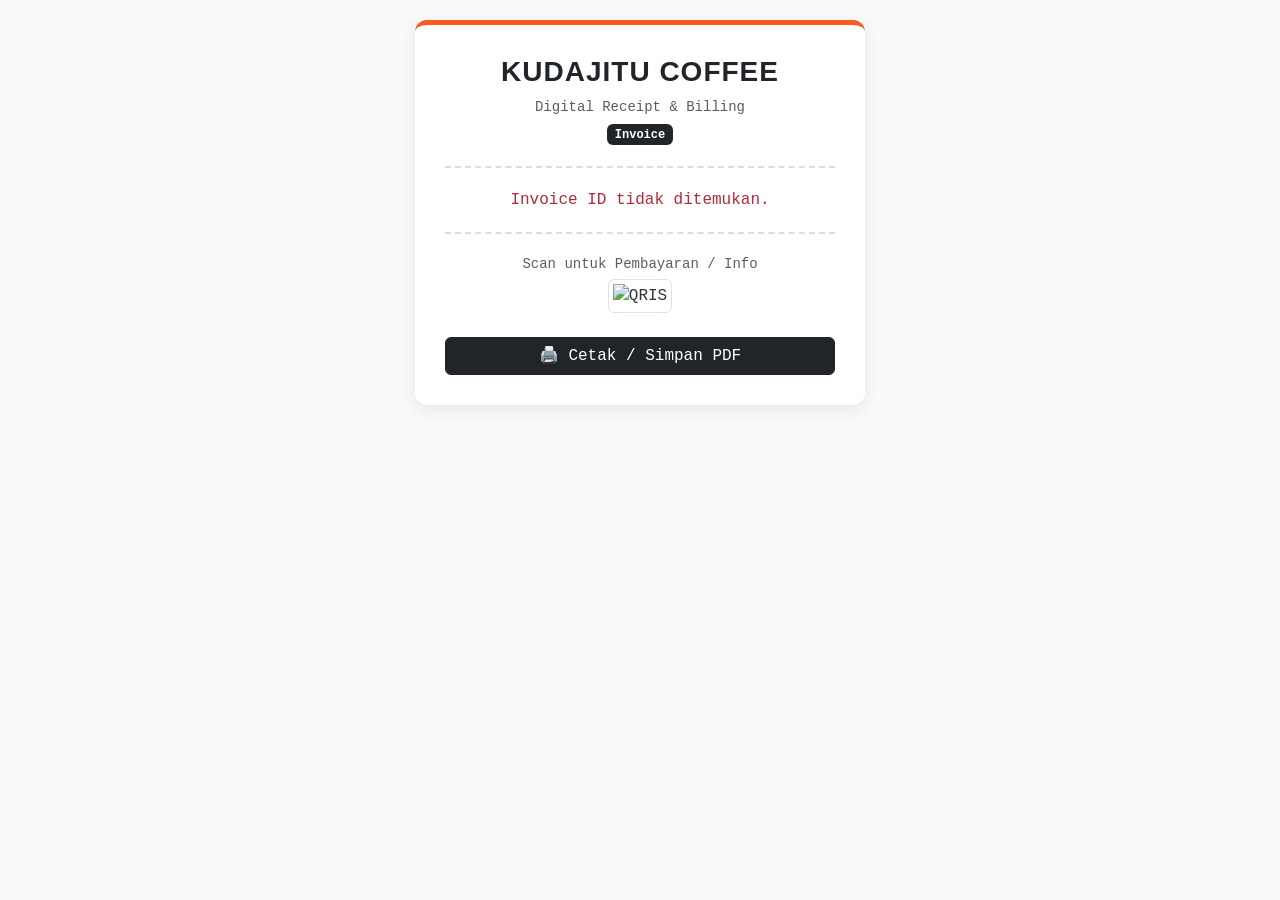
==== commit b906abbb: "Convert receipt page to Cloudflare-compatible standalone invoice" ====
--- a/struk.html
+++ b/struk.html
@@ -1,101 +1 @@
-<!DOCTYPE html>
-<html>
-<head>
-  <base target="_top">
-  <meta name="viewport" content="width=device-width, initial-scale=1.0">
-  <title>Invoice <?= invoiceId ?> - KUDAJITU</title>
-  <link href="https://cdn.jsdelivr.net/npm/bootstrap@5.3.0/dist/css/bootstrap.min.css" rel="stylesheet">
-  <style>
-    body { background-color: #f8f9fa; font-family: 'Courier New', Courier, monospace; padding: 20px; color: #333; }
-    .receipt-card { background: #fff; max-width: 450px; margin: 0 auto; padding: 30px; border-radius: 12px; box-shadow: 0 4px 15px rgba(0,0,0,0.08); border-top: 5px solid #ff5722; }
-    .divider { border-bottom: 2px dashed #ddd; margin: 20px 0; }
-    .person-box { background: #fdfdfd; border: 1px solid #eee; padding: 12px; border-radius: 8px; margin-bottom: 15px; }
-    .person-name { font-weight: bold; color: #ff5722; margin-bottom: 8px; font-size: 15px; border-bottom: 1px solid #eee; padding-bottom: 4px; }
-    table { width: 100%; font-size: 14px; }
-    td { padding: 4px 0; }
-    .right { text-align: right; }
-    .brand-title { font-weight: 900; letter-spacing: 1px; color: #212529; font-family: sans-serif; }
-    @media print { 
-      body { background: #fff; padding: 0; } 
-      .receipt-card { box-shadow: none; border: none; padding: 10px; } 
-      .no-print { display: none; } 
-    }
-  </style>
-</head>
-<body>
-
-  <div class="receipt-card">
-    <div class="text-center mb-3">
-      <h3 class="brand-title">KUDAJITU COFFEE</h3>
-      <p class="text-muted small mb-1">Digital Receipt & Billing</p>
-      <span class="badge bg-dark">ID: <?= invoiceId ?></span>
-    </div>
-
-    <div class="divider"></div>
-    <div id="receipt-content">
-      <p class="text-center text-muted">Memuat data tagihan...</p>
-    </div>
-
-    <div class="divider"></div>
-    
-    <div class="text-center my-3">
-      <p class="small text-muted mb-1">Scan untuk Pembayaran / Info</p>
-      <img src="https://i.postimg.cc/Gh3qPdhm/image-(1).png" alt="QRIS" class="img-thumbnail" style="width: 200px; height: 200px;">
-    </div>
-
-    <div class="no-print d-grid gap-2 mt-4">
-      <button class="btn btn-dark" onclick="window.print()">🖨️ Cetak / Simpan PDF</button>
-    </div>
-  </div>
-
-  <script>
-    const invId = "<?= invoiceId ?>";
-    google.script.run.withSuccessHandler(renderReceipt).getInvoiceData(invId);
-
-    function renderReceipt(data) {
-      if(!data || data.length === 0) {
-        document.getElementById('receipt-content').innerHTML = '<p class="text-center text-danger">Invoice tidak ditemukan.</p>';
-        return;
-      }
-
-      let html = `<div class="small text-muted mb-3 text-center">Waktu Transaksi: ${data[0].waktu}</div>`;
-      let grandTotal = 0;
-
-      let grouped = {};
-      data.forEach(item => {
-        if(!grouped[item.nama]) grouped[item.nama] = [];
-        grouped[item.nama].push(item);
-      });
-
-      for(let person in grouped) {
-        let personSubtotal = 0;
-        html += `<div class="person-box">
-                  <div class="person-name">👤 ${person}</div>
-                  <table>`;
-        
-        grouped[person].forEach(row => {
-          html += `<tr>
-                    <td>${row.pesanan}</td>
-                    <td class="right">KHR ៛ ${row.total.toLocaleString('id-ID')}</td>
-                  </tr>`;
-          personSubtotal += row.total;
-        });
-
-        html += `</table>
-                 <div class="text-end fw-bold mt-2 pt-1 border-top small" style="color: #555;">
-                   Subtotal ${person}: KHR ៛ ${personSubtotal.toLocaleString('id-ID')}
-                 </div>
-               </div>`;
-        grandTotal += personSubtotal;
-      }
-
-      html += `<div class="d-flex justify-content-between align-items-center mt-3 pt-2 border-top">
-                 <h5 class="fw-bold mb-0">TOTAL TAGIHAN</h5>
-                 <h4 class="fw-bold text-danger mb-0">KHR ៛ ${grandTotal.toLocaleString('id-ID')}</h4>
-               </div>`;
-
-      document.getElementById('receipt-content').innerHTML = html;
-    }
-  </script>
-</body>
-</html>
+<!DOCTYPE html><html lang="id"><head><meta charset="UTF-8"><meta name="viewport" content="width=device-width, initial-scale=1.0"><title>Invoice - KUDAJITU COFFEE</title><link href="https://cdn.jsdelivr.net/npm/bootstrap@5.3.0/dist/css/bootstrap.min.css" rel="stylesheet"><style>body{background:#f8f9fa;font-family:'Courier New',Courier,monospace;padding:20px;color:#333}.receipt-card{background:#fff;max-width:450px;margin:0 auto;padding:30px;border-radius:12px;box-shadow:0 4px 15px rgba(0,0,0,.08);border-top:5px solid #ff5722}.divider{border-bottom:2px dashed #ddd;margin:20px 0}.person-box{background:#fdfdfd;border:1px solid #eee;padding:12px;border-radius:8px;margin-bottom:15px}.person-name{font-weight:bold;color:#ff5722;margin-bottom:8px;font-size:15px;border-bottom:1px solid #eee;padding-bottom:4px}table{width:100%;font-size:14px}td{padding:4px 0}.right{text-align:right}.brand-title{font-weight:900;letter-spacing:1px;color:#212529;font-family:sans-serif}.status{display:inline-block;padding:5px 10px;border-radius:20px;font-family:sans-serif;font-size:12px;font-weight:700}.paid{background:#d1e7dd;color:#0f5132}.unpaid{background:#f8d7da;color:#842029}.error{color:#b02a37;text-align:center}@media print{body{background:#fff;padding:0}.receipt-card{box-shadow:none;border:none;padding:10px}.no-print{display:none}}</style></head><body><div class="receipt-card"><div class="text-center mb-3"><h3 class="brand-title">KUDAJITU COFFEE</h3><p class="text-muted small mb-1">Digital Receipt &amp; Billing</p><span id="invoice-id" class="badge bg-dark">Memuat...</span></div><div class="divider"></div><div id="receipt-content"><p class="text-center text-muted">Memuat data tagihan...</p></div><div class="divider"></div><div class="text-center my-3"><p class="small text-muted mb-1">Scan untuk Pembayaran / Info</p><img src="https://i.postimg.cc/Gh3qPdhm/image-(1).png" alt="QRIS" class="img-thumbnail" style="width:200px;height:200px"></div><div class="no-print d-grid gap-2 mt-4"><button class="btn btn-dark" onclick="window.print()">🖨️ Cetak / Simpan PDF</button></div></div><script>'use strict';const API_URL='https://script.google.com/macros/s/AKfycbzztA7uR8e0unmEVYE_sL1m3p-HWveusfhV_pjJHDhGWvqGIAhfZB_2IeAHv8MHa_5b/exec';const params=new URLSearchParams(window.location.search);const invId=params.get('id')||'';document.getElementById('invoice-id').textContent=invId||'Invoice';function escapeHtml(value){return String(value==null?'':value).replace(/[&<>"']/g,function(c){return({'&':'&amp;','<':'&lt;','>':'&gt;','"':'&quot;',"'":'&#039;'})[c]})}function formatMoney(v){return Number(v||0).toLocaleString('id-ID')}async function loadInvoice(){const target=document.getElementById('receipt-content');if(!invId){target.innerHTML='<p class="error">Invoice ID tidak ditemukan.</p>';return}try{const url=new URL(API_URL);url.searchParams.set('action','getInvoice');url.searchParams.set('id',invId);const response=await fetch(url.toString(),{method:'GET',mode:'cors',cache:'no-store'});if(!response.ok)throw new Error('HTTP '+response.status);const result=await response.json();if(!result.ok)throw new Error(result.error||'API error');renderReceipt(result.data||[])}catch(err){console.error(err);target.innerHTML='<p class="error">Gagal memuat invoice.</p><p class="text-center small text-muted">'+escapeHtml(err.message)+'</p>'}}function renderReceipt(data){const target=document.getElementById('receipt-content');if(!Array.isArray(data)||!data.length){target.innerHTML='<p class="error">Invoice tidak ditemukan.</p>';return}let html='<div class="small text-muted mb-3 text-center">Waktu Transaksi: '+escapeHtml(data[0].waktu)+'</div>';let grouped={};let grandTotal=0;data.forEach(function(item){if(!grouped[item.nama])grouped[item.nama]=[];grouped[item.nama].push(item)});Object.keys(grouped).forEach(function(person){let subtotal=0;html+='<div class="person-box"><div class="person-name">👤 '+escapeHtml(person)+'</div><table>';grouped[person].forEach(function(row){const total=Number(row.total)||0;subtotal+=total;html+='<tr><td>'+escapeHtml(row.pesanan)+'</td><td class="right">KHR ៛ '+formatMoney(total)+'</td></tr>'});html+='</table><div class="text-end fw-bold mt-2 pt-1 border-top small" style="color:#555">Subtotal '+escapeHtml(person)+': KHR ៛ '+formatMoney(subtotal)+'</div></div>';grandTotal+=subtotal});const status=data.every(function(row){return row.status==='Sudah Bayar'});html+='<div class="d-flex justify-content-between align-items-center mt-3 pt-2 border-top"><h5 class="fw-bold mb-0">TOTAL TAGIHAN</h5><h4 class="fw-bold text-danger mb-0">KHR ៛ '+formatMoney(grandTotal)+'</h4></div><div class="text-center mt-3"><span class="status '+(status?'paid':'unpaid')+'">'+(status?'✓ SUDAH BAYAR':'⚠ BELUM BAYAR')+'</span></div>';target.innerHTML=html}loadInvoice();</script></body></html>
